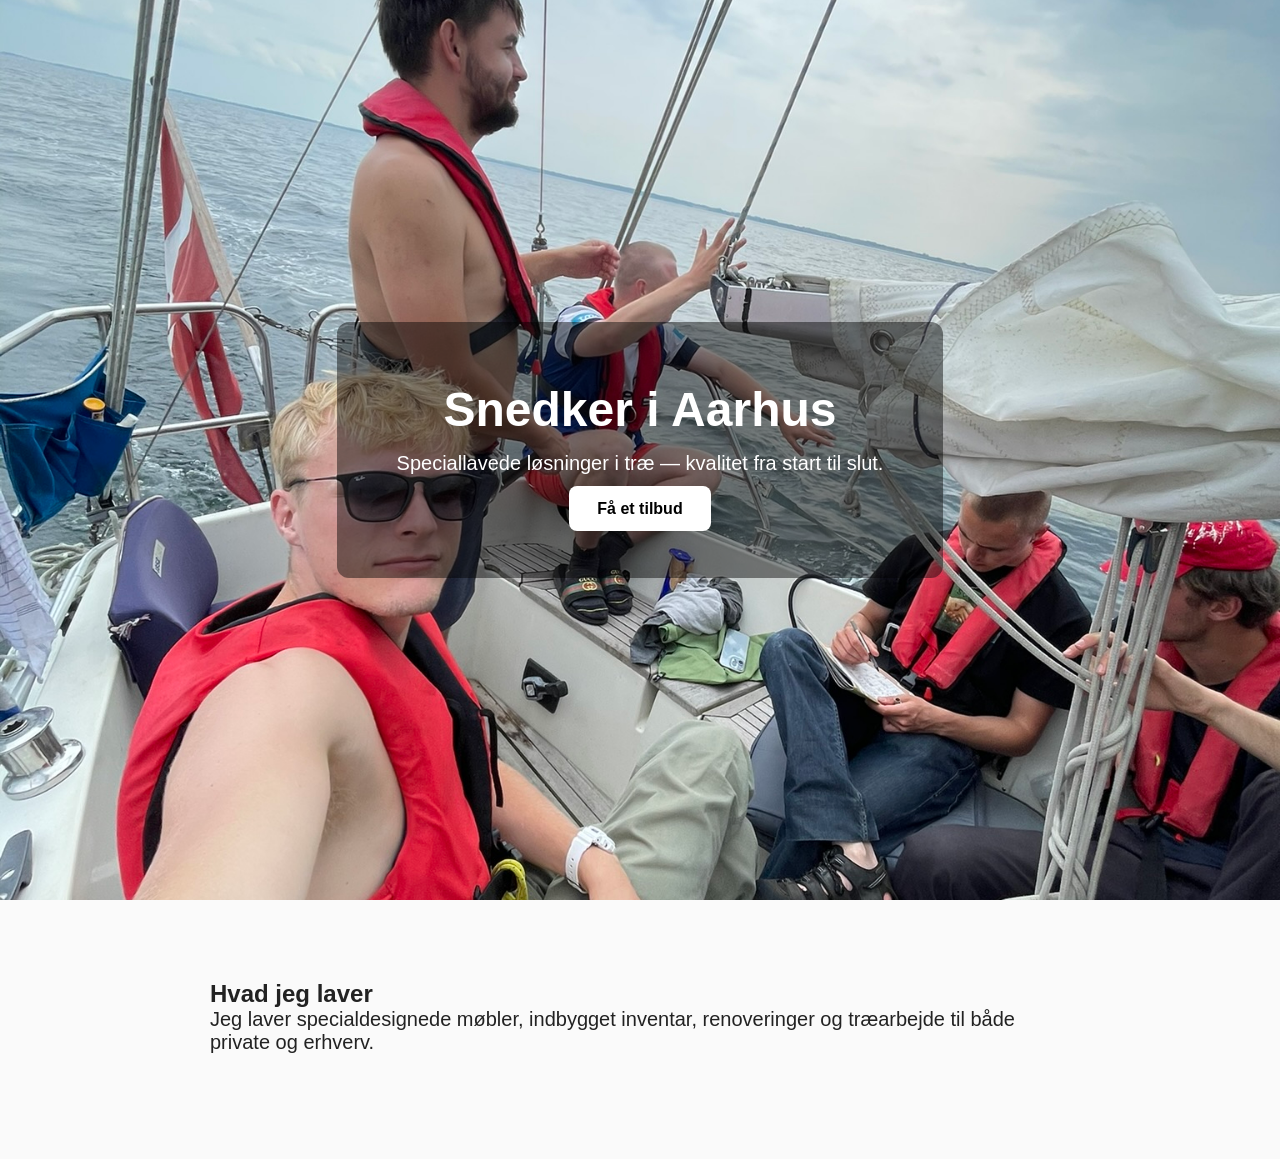
==== index.html @ 83192174 "første hjemmeside" ====
<!DOCTYPE html>
<html lang="da">

<head>

<meta charset="UTF-8">
<meta name="viewport" content="width=device-width, initial-scale=1">

<title>Snedker Aarhus</title>

<link rel="stylesheet" href="style.css">

</head>

<body>

<header class="hero">

<div class="overlay">

<h1>Snedker i Aarhus</h1>

<p>Speciallavede løsninger i træ — kvalitet fra start til slut.</p>

<a class="button" href="mailto:kontakt@mail.dk">
Få et tilbud
</a>

</div>

</header>

<section class="content">

<h2>Hvad jeg laver</h2>

<p>

Jeg laver specialdesignede møbler, indbygget inventar,
renoveringer og træarbejde til både private og erhverv.

</p>

</section>

</body>

</html>
---- style.css ----
*{
margin:0;
padding:0;
box-sizing:border-box;
}

body{

font-family: -apple-system, Helvetica, Arial, sans-serif;

background:#fafafa;

color:#222;

}


/* HERO IMAGE */

.hero{

height:100vh;

background-image:url("images/94C5B47E-85C2-4A28-BE34-C25F019046BD_1_102_o.jpeg");

background-size:cover;

background-position:center;

display:flex;

align-items:center;

justify-content:center;

}


/* DARK OVERLAY */

.overlay{

background:rgba(0,0,0,0.45);

color:white;

text-align:center;

padding:60px;

border-radius:12px;

}


/* TEXT */

h1{

font-size:48px;

margin-bottom:15px;

}

p{

font-size:20px;

margin-bottom:25px;

}


/* BUTTON */

.button{

background:white;

color:black;

padding:14px 28px;

text-decoration:none;

border-radius:8px;

font-weight:600;

transition:0.3s;

}

.button:hover{

background:#ddd;

}


/* CONTENT */

.content{

max-width:900px;

margin:auto;

padding:80px 20px;

}
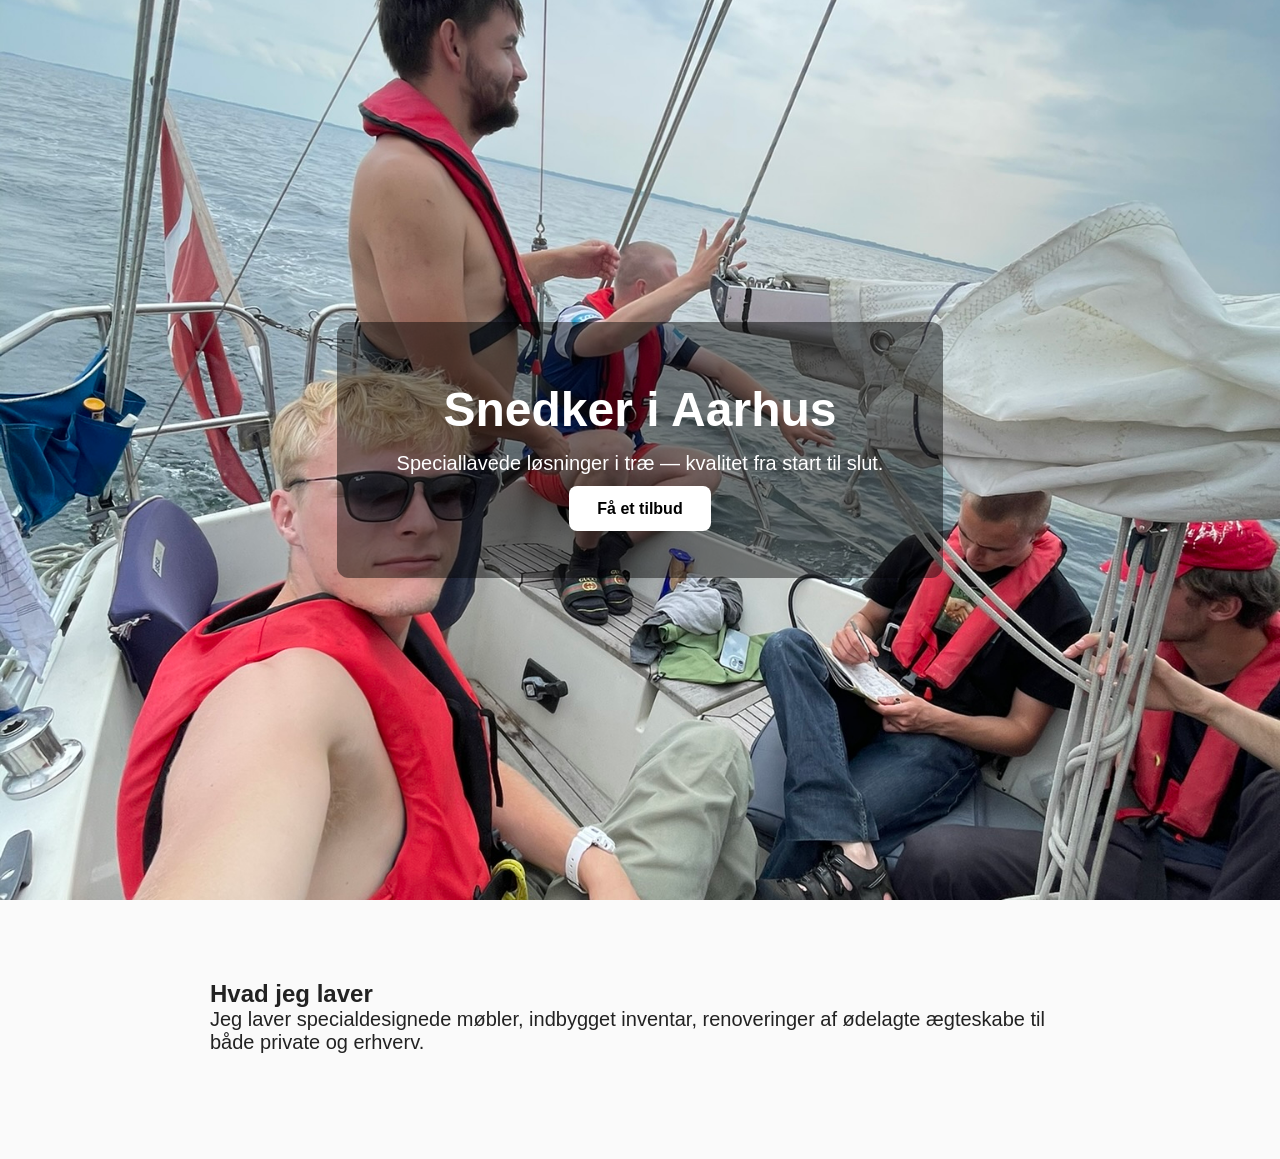
==== commit 19bcc5c2: "ændret forside tekst" ====
--- a/index.html
+++ b/index.html
@@ -6,7 +6,7 @@
 <meta charset="UTF-8">
 <meta name="viewport" content="width=device-width, initial-scale=1">
 
-<title>Snedker Aarhus</title>
+<title>Andys Snedkerfirma</title>
 
 <link rel="stylesheet" href="style.css">
 
@@ -37,7 +37,7 @@
 <p>
 
 Jeg laver specialdesignede møbler, indbygget inventar,
-renoveringer og træarbejde til både private og erhverv.
+renoveringer af ødelagte ægteskabe til både private og erhverv.
 
 </p>
 
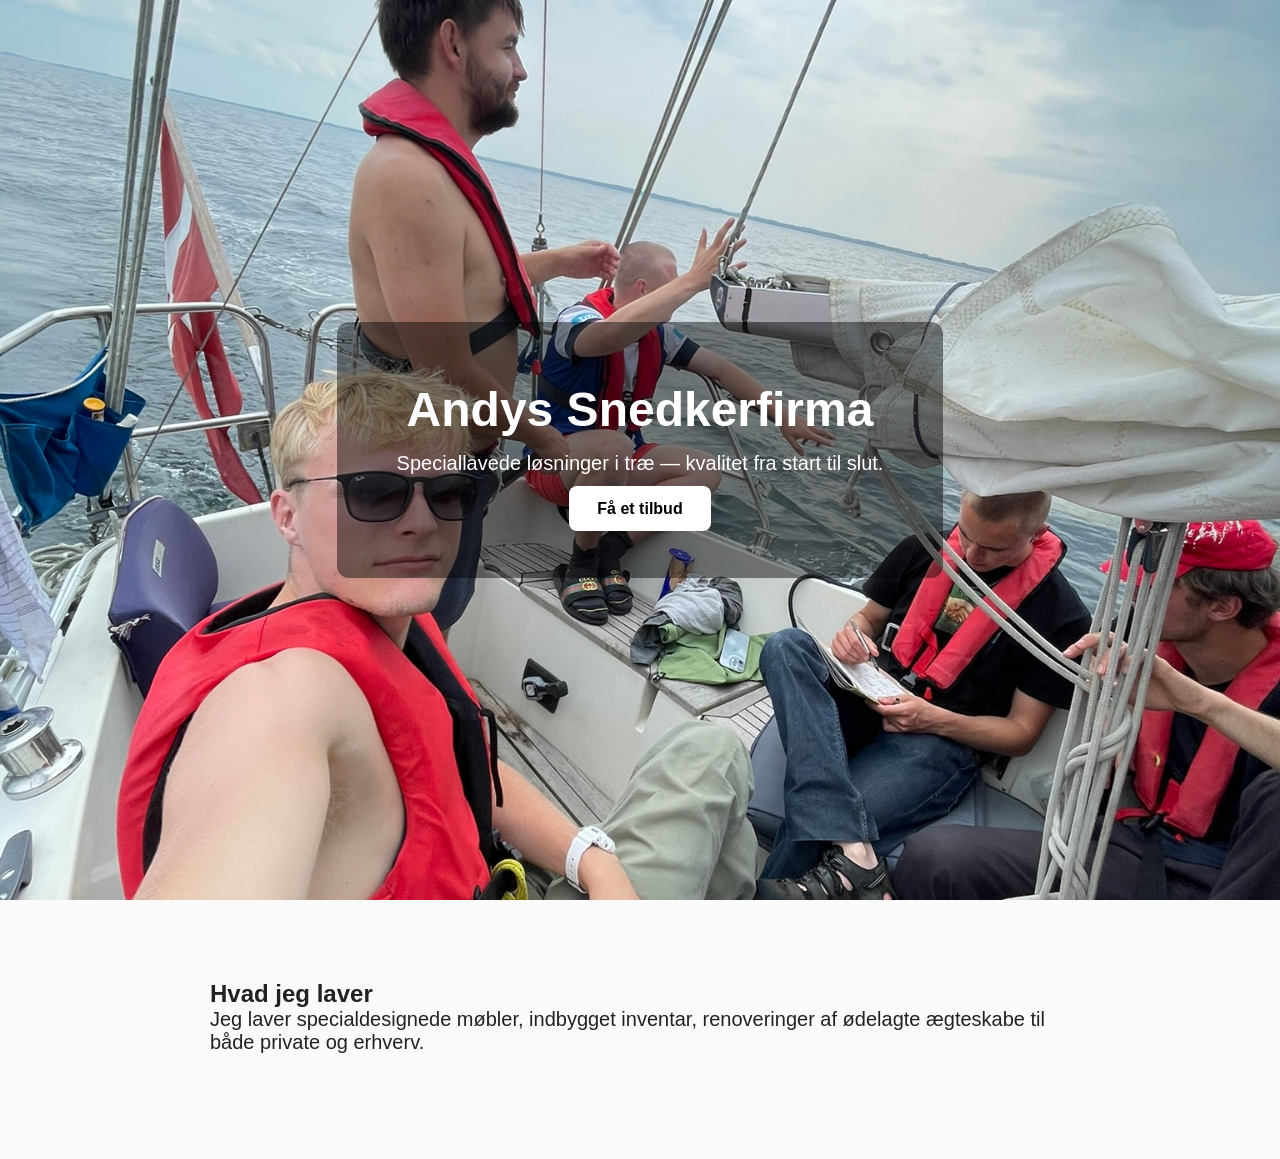
==== commit 6672e556: "ny" ====
--- a/index.html
+++ b/index.html
@@ -18,7 +18,7 @@
 
 <div class="overlay">
 
-<h1>Snedker i Aarhus</h1>
+<h1>Andys Snedkerfirma</h1>
 
 <p>Speciallavede løsninger i træ — kvalitet fra start til slut.</p>
 
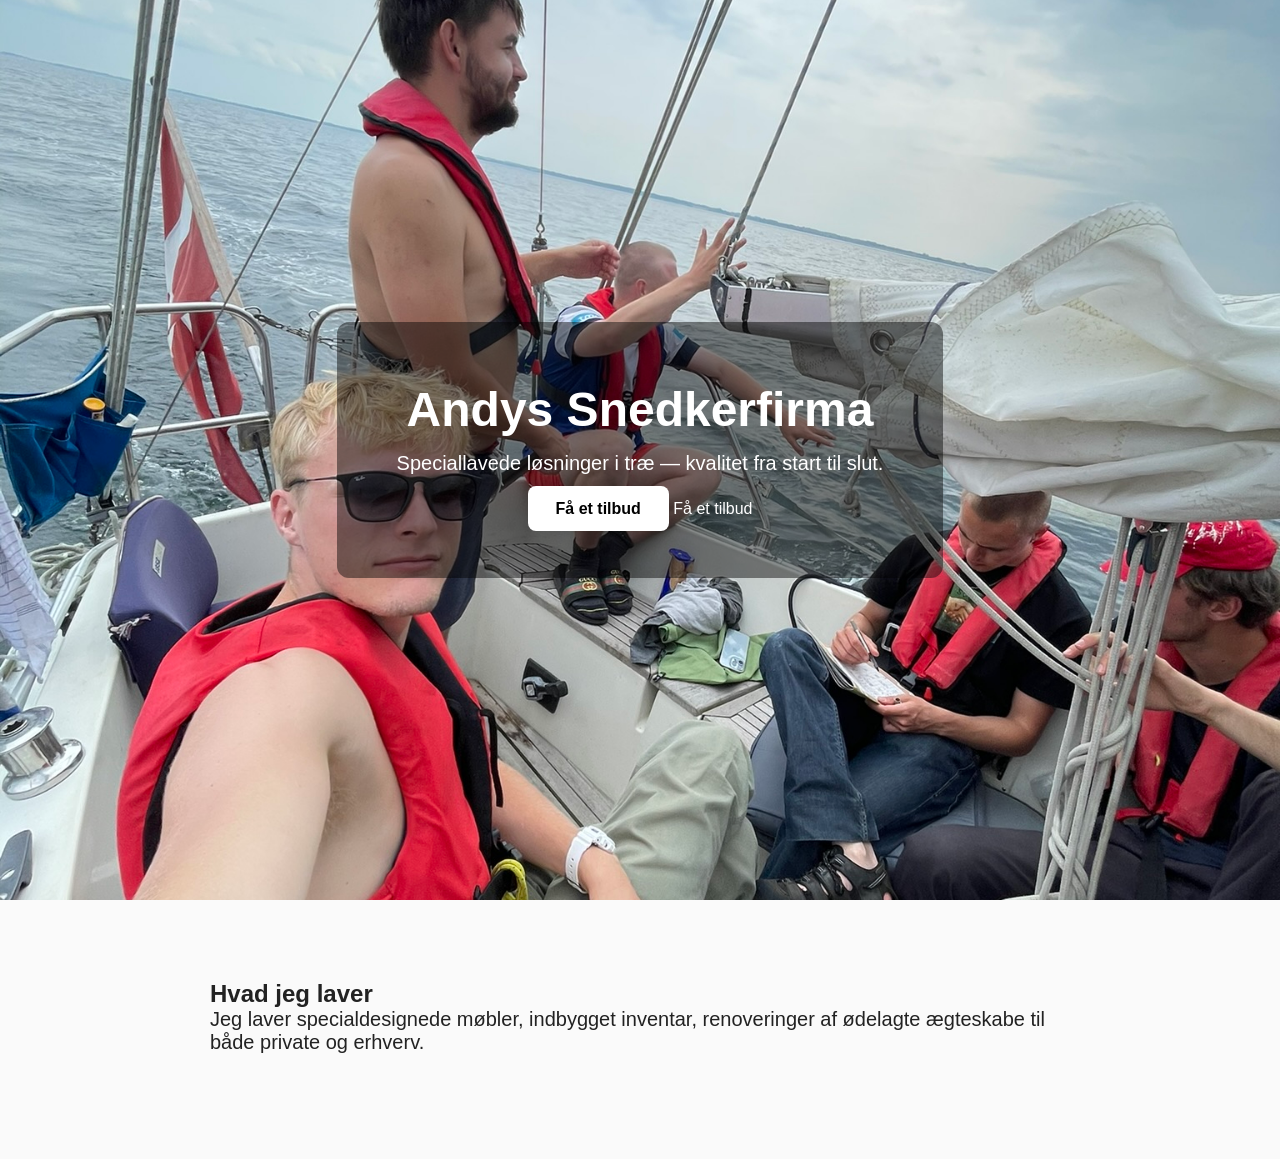
==== commit cc7fead4: "knap" ====
--- a/index.html
+++ b/index.html
@@ -22,7 +22,7 @@
 
 <p>Speciallavede løsninger i træ — kvalitet fra start til slut.</p>
 
-<a class="button" href="mailto:kontakt@mail.dk">
+<a class="button" href="page_2.html">Få et tilbud</a>
 Få et tilbud
 </a>
 
--- a/style.css
+++ b/style.css
@@ -109,4 +109,77 @@
 
 padding:80px 20px;
 
+}
+.page-hero{
+  padding: 90px 20px 30px;
+  background: #111;
+  color: #fff;
+}
+
+.page-hero-inner{
+  max-width: 900px;
+  margin: 0 auto;
+}
+
+.backlink{
+  display: inline-block;
+  color: rgba(255,255,255,0.8);
+  text-decoration: none;
+  margin-bottom: 16px;
+}
+
+.backlink:hover{
+  color: #fff;
+}
+
+.page{
+  max-width: 900px;
+  margin: 0 auto;
+  padding: 40px 20px 80px;
+  display: grid;
+  gap: 24px;
+}
+
+.card{
+  background: #fff;
+  border-radius: 12px;
+  padding: 28px;
+  box-shadow: 0 10px 30px rgba(0,0,0,0.06);
+}
+
+.form{
+  display: grid;
+  gap: 14px;
+  margin-top: 12px;
+}
+
+label{
+  display: grid;
+  gap: 6px;
+  font-size: 14px;
+}
+
+input, textarea{
+  width: 100%;
+  padding: 12px 12px;
+  border-radius: 10px;
+  border: 1px solid rgba(0,0,0,0.12);
+  font-size: 16px;
+}
+
+input:focus, textarea:focus{
+  outline: none;
+  border-color: rgba(0,0,0,0.4);
+}
+
+.small{
+  font-size: 14px;
+  opacity: 0.75;
+  margin-top: 14px;
+}
+
+.footer{
+  padding: 30px 20px;
+  text-align: center;
+  opacity: 0.7;
 }
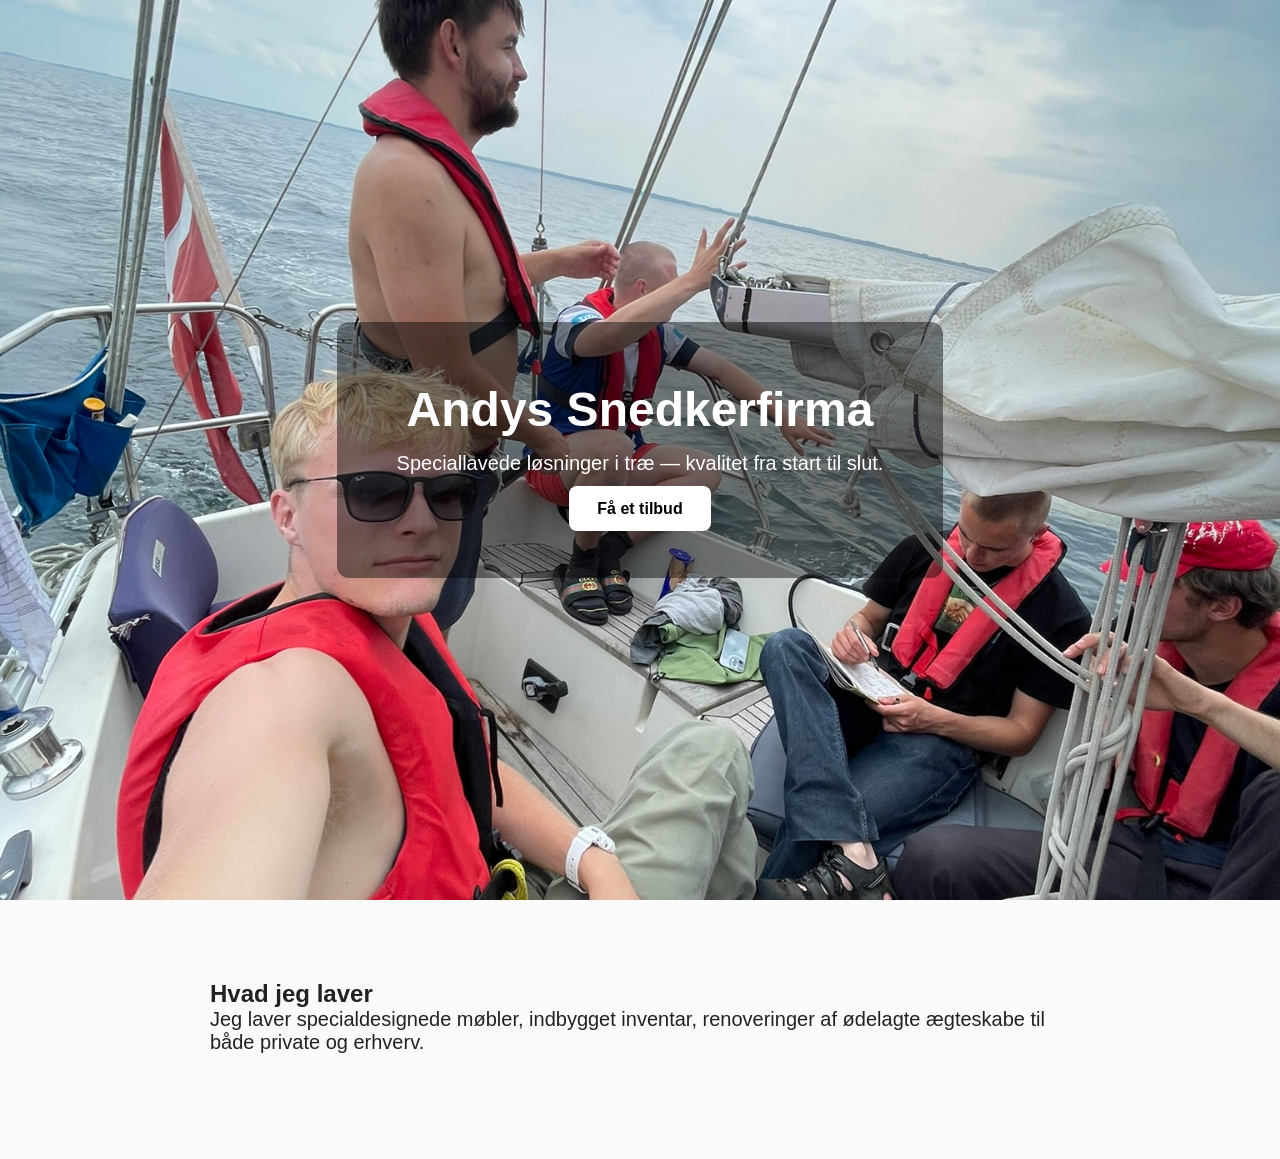
==== commit 66c64b17: "2" ====
--- a/index.html
+++ b/index.html
@@ -23,7 +23,7 @@
 <p>Speciallavede løsninger i træ — kvalitet fra start til slut.</p>
 
 <a class="button" href="page_2.html">Få et tilbud</a>
-Få et tilbud
+
 </a>
 
 </div>
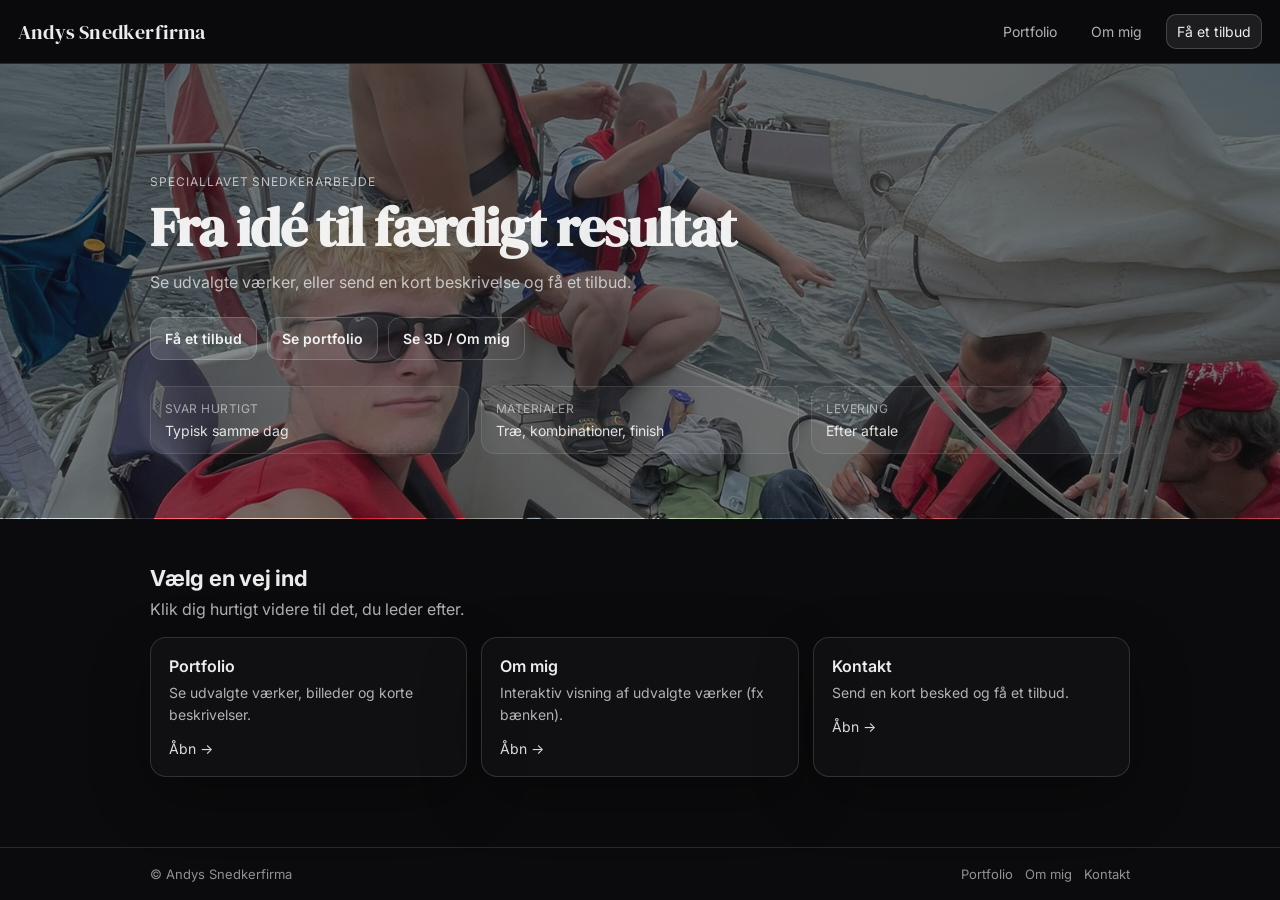
==== commit ff36889f: "ny" ====
--- a/index.html
+++ b/index.html
@@ -1,48 +1,103 @@
 <!DOCTYPE html>
 <html lang="da">
+<head>
+  <meta charset="UTF-8" />
+  <meta name="viewport" content="width=device-width, initial-scale=1" />
+  <title>Andys Snedkerfirma</title>
 
-<head>
+  <link rel="preconnect" href="https://fonts.googleapis.com">
+  <link rel="preconnect" href="https://fonts.gstatic.com" crossorigin>
+  <link href="https://fonts.googleapis.com/css2?family=DM+Serif+Display&family=Inter:wght@400;600&display=swap" rel="stylesheet">
 
-<meta charset="UTF-8">
-<meta name="viewport" content="width=device-width, initial-scale=1">
-
-<title>Andys Snedkerfirma</title>
-
-<link rel="stylesheet" href="style.css">
-
+  <link rel="stylesheet" href="index.css"> 
 </head>
 
 <body>
 
-<header class="hero">
+  <header class="topbar">
+    <a class="brand" href="index.html">Andys Snedkerfirma</a>
 
-<div class="overlay">
+    <nav class="nav">
+      <a href="portfolio.html">Portfolio</a>
+      <a href="kontakt.html">Om mig</a>
+      <a class="nav-cta" href="kontakt.html">Få et tilbud</a>
+    </nav>
+  </header>
 
-<h1>Andys Snedkerfirma</h1>
+  <main>
+    <section class="hero">
+      <div class="hero-inner">
+        <p class="kicker">Speciallavet snedkerarbejde</p>
 
-<p>Speciallavede løsninger i træ — kvalitet fra start til slut.</p>
+        <h1>
+          Fra idé til færdigt resultat
+        </h1>
 
-<a class="button" href="page_2.html">Få et tilbud</a>
+        <p class="lead">
+          Se udvalgte værker, eller send en kort beskrivelse og få et tilbud.
+        </p>
 
-</a>
+        <div class="hero-actions">
+          <a class="btn primary" href="kontakt.html">Få et tilbud</a>
+          <a class="btn" href="portfolio.html">Se portfolio</a>
+          <a class="btn ghost" href="kontakt.html">Se 3D / Om mig</a>
+        </div>
 
-</div>
+        <div class="hero-meta">
+          <div class="meta-item">
+            <div class="meta-title">Svar hurtigt</div>
+            <div class="meta-text">Typisk samme dag</div>
+          </div>
+          <div class="meta-item">
+            <div class="meta-title">Materialer</div>
+            <div class="meta-text">Træ, kombinationer, finish</div>
+          </div>
+          <div class="meta-item">
+            <div class="meta-title">Levering</div>
+            <div class="meta-text">Efter aftale</div>
+          </div>
+        </div>
+      </div>
+    </section>
 
-</header>
+    <section class="section">
+      <div class="section-inner">
+        <h2>Vælg en vej ind</h2>
+        <p class="section-lead">Klik dig hurtigt videre til det, du leder efter.</p>
 
-<section class="content">
+        <div class="cards">
+          <a class="card" href="portfolio.html">
+            <div class="card-title">Portfolio</div>
+            <div class="card-text">Se udvalgte værker, billeder og korte beskrivelser.</div>
+            <div class="card-link">Åbn →</div>
+          </a>
 
-<h2>Hvad jeg laver</h2>
+          <a class="card" href="kontakt.html">
+            <div class="card-title">Om mig</div>
+            <div class="card-text">Interaktiv visning af udvalgte værker (fx bænken).</div>
+            <div class="card-link">Åbn →</div>
+          </a>
 
-<p>
+          <a class="card" href="kontakt.html">
+            <div class="card-title">Kontakt</div>
+            <div class="card-text">Send en kort besked og få et tilbud.</div>
+            <div class="card-link">Åbn →</div>
+          </a>
+        </div>
+      </div>
+    </section>
 
-Jeg laver specialdesignede møbler, indbygget inventar,
-renoveringer af ødelagte ægteskabe til både private og erhverv.
-
-</p>
-
-</section>
+    <footer class="footer">
+      <div class="footer-inner">
+        <div>© Andys Snedkerfirma</div>
+        <div class="footer-links">
+          <a href="portfolio.html">Portfolio</a>
+          <a href="kontakt.html">Om mig</a>
+          <a href="kontakt.html">Kontakt</a>
+        </div>
+      </div>
+    </footer>
+  </main>
 
 </body>
-
 </html>
--- a/index.css
+++ b/index.css
@@ -0,0 +1,238 @@
+
+    :root{
+      --bg:#0b0b0d;
+      --panel:rgba(18,18,22,.72);
+      --line:rgba(255,255,255,.12);
+      --text:rgba(255,255,255,.92);
+      --muted:rgba(255,255,255,.68);
+    }
+
+    *{ box-sizing:border-box; }
+    html,body{ height:100%; }
+
+    body{
+      margin:0;
+      background:var(--bg);
+      color:var(--text);
+      font-family:Inter, -apple-system, Helvetica, Arial, sans-serif;
+      overflow-x:hidden;
+    }
+
+    a{ color:inherit; text-decoration:none; }
+    a:visited{ color:inherit; }
+
+    .topbar{
+      position:sticky;
+      top:0;
+      z-index:20;
+      display:flex;
+      align-items:center;
+      justify-content:space-between;
+      padding:14px 18px;
+      border-bottom:1px solid var(--line);
+      background:rgba(11,11,13,.75);
+      backdrop-filter: blur(10px);
+    }
+
+    .brand{
+      font-family:"DM Serif Display", serif;
+      font-size:20px;
+      letter-spacing:.2px;
+    }
+
+    .nav{ display:flex; gap:14px; align-items:center; }
+    .nav a{
+      color:var(--muted);
+      font-size:14px;
+      padding:8px 10px;
+      border-radius:10px;
+    }
+    .nav a:hover{
+      background:rgba(255,255,255,.06);
+      color:var(--text);
+    }
+    .nav-cta{
+      border:1px solid rgba(255,255,255,.18);
+      background:rgba(255,255,255,.08);
+      color:var(--text) !important;
+    }
+
+    .hero{
+        padding:110px 18px 64px;
+        border-bottom:1px solid var(--line);
+
+        /* billede + mørk overlay + dit lys */
+        background:
+        linear-gradient(rgba(11,11,13,.55), rgba(11,11,13,.55)),
+        radial-gradient(900px 450px at 70% 35%, rgba(255,255,255,.10), transparent),
+        radial-gradient(700px 450px at 25% 70%, rgba(255,255,255,.06), transparent),
+        url("images/baad.jpeg");
+
+        background-size: cover;
+        background-position: center;
+        background-repeat: no-repeat;
+    }
+
+    .hero-inner{
+      max-width:980px;
+      margin:0 auto;
+    }
+
+    .kicker{
+      margin:0 0 10px;
+      color:var(--muted);
+      letter-spacing:.08em;
+      text-transform:uppercase;
+      font-size:12px;
+    }
+
+    .hero h1{
+      font-family:"DM Serif Display", serif;
+      font-size:54px;
+      line-height:1.05;
+      margin:0 0 14px;
+      letter-spacing:-0.02em;
+    }
+
+    .lead{
+      margin:0 0 22px;
+      color:var(--muted);
+      max-width:60ch;
+      line-height:1.6;
+      font-size:16px;
+    }
+
+    .hero-actions{
+      display:flex;
+      flex-wrap:wrap;
+      gap:10px;
+      margin-bottom:26px;
+    }
+
+    .btn{
+      display:inline-flex;
+      align-items:center;
+      justify-content:center;
+      padding:12px 14px;
+      border-radius:12px;
+      border:1px solid rgba(255,255,255,.18);
+      background:rgba(255,255,255,.08);
+      color:var(--text);
+      font-weight:600;
+      font-size:14px;
+    }
+    .btn:hover{ background:rgba(255,255,255,.12); }
+    .btn.primary{ background:rgba(255,255,255,.14); }
+    .btn.ghost{ background:transparent; }
+
+    .hero-meta{
+      display:grid;
+      grid-template-columns:repeat(3, minmax(0,1fr));
+      gap:12px;
+      margin-top:16px;
+    }
+
+    .meta-item{
+      background:rgba(255,255,255,.05);
+      border:1px solid rgba(255,255,255,.10);
+      border-radius:14px;
+      padding:14px;
+    }
+
+    .meta-title{
+      font-size:12px;
+      color:rgba(255,255,255,.55);
+      margin-bottom:6px;
+      letter-spacing:.04em;
+      text-transform:uppercase;
+    }
+
+    .meta-text{
+      font-size:14px;
+      color:rgba(255,255,255,.86);
+    }
+
+    .section{
+      padding:46px 18px 70px;
+      background:var(--bg);
+    }
+
+    .section-inner{
+      max-width:980px;
+      margin:0 auto;
+    }
+
+    .section h2{
+      margin:0 0 8px;
+      font-size:22px;
+      letter-spacing:-0.01em;
+    }
+
+    .section-lead{
+      margin:0 0 18px;
+      color:var(--muted);
+    }
+
+    .cards{
+      display:grid;
+      grid-template-columns:repeat(3, minmax(0,1fr));
+      gap:14px;
+    }
+
+    .card{
+      background:var(--panel);
+      border:1px solid rgba(255,255,255,.14);
+      border-radius:16px;
+      padding:18px;
+      box-shadow:0 20px 60px rgba(0,0,0,.30);
+      transition: transform .15s ease, background .15s ease;
+      min-height:140px;
+    }
+
+    .card:hover{
+      transform: translateY(-2px);
+      background:rgba(18,18,22,.82);
+    }
+
+    .card-title{
+      font-size:16px;
+      font-weight:600;
+      margin-bottom:6px;
+    }
+
+    .card-text{
+      color:var(--muted);
+      line-height:1.55;
+      margin-bottom:14px;
+      font-size:14px;
+    }
+
+    .card-link{
+      color:rgba(255,255,255,.85);
+      font-size:14px;
+    }
+
+    .footer{
+      border-top:1px solid var(--line);
+      padding:18px;
+      color:rgba(255,255,255,.55);
+      font-size:13px;
+    }
+
+    .footer-inner{
+      max-width:980px;
+      margin:0 auto;
+      display:flex;
+      justify-content:space-between;
+      gap:12px;
+      flex-wrap:wrap;
+    }
+
+    .footer-links{ display:flex; gap:12px; }
+    .footer a:hover{ color:rgba(255,255,255,.85); }
+
+    @media (max-width:900px){
+      .hero h1{ font-size:42px; }
+      .cards{ grid-template-columns:1fr; }
+      .hero-meta{ grid-template-columns:1fr; }
+    }
